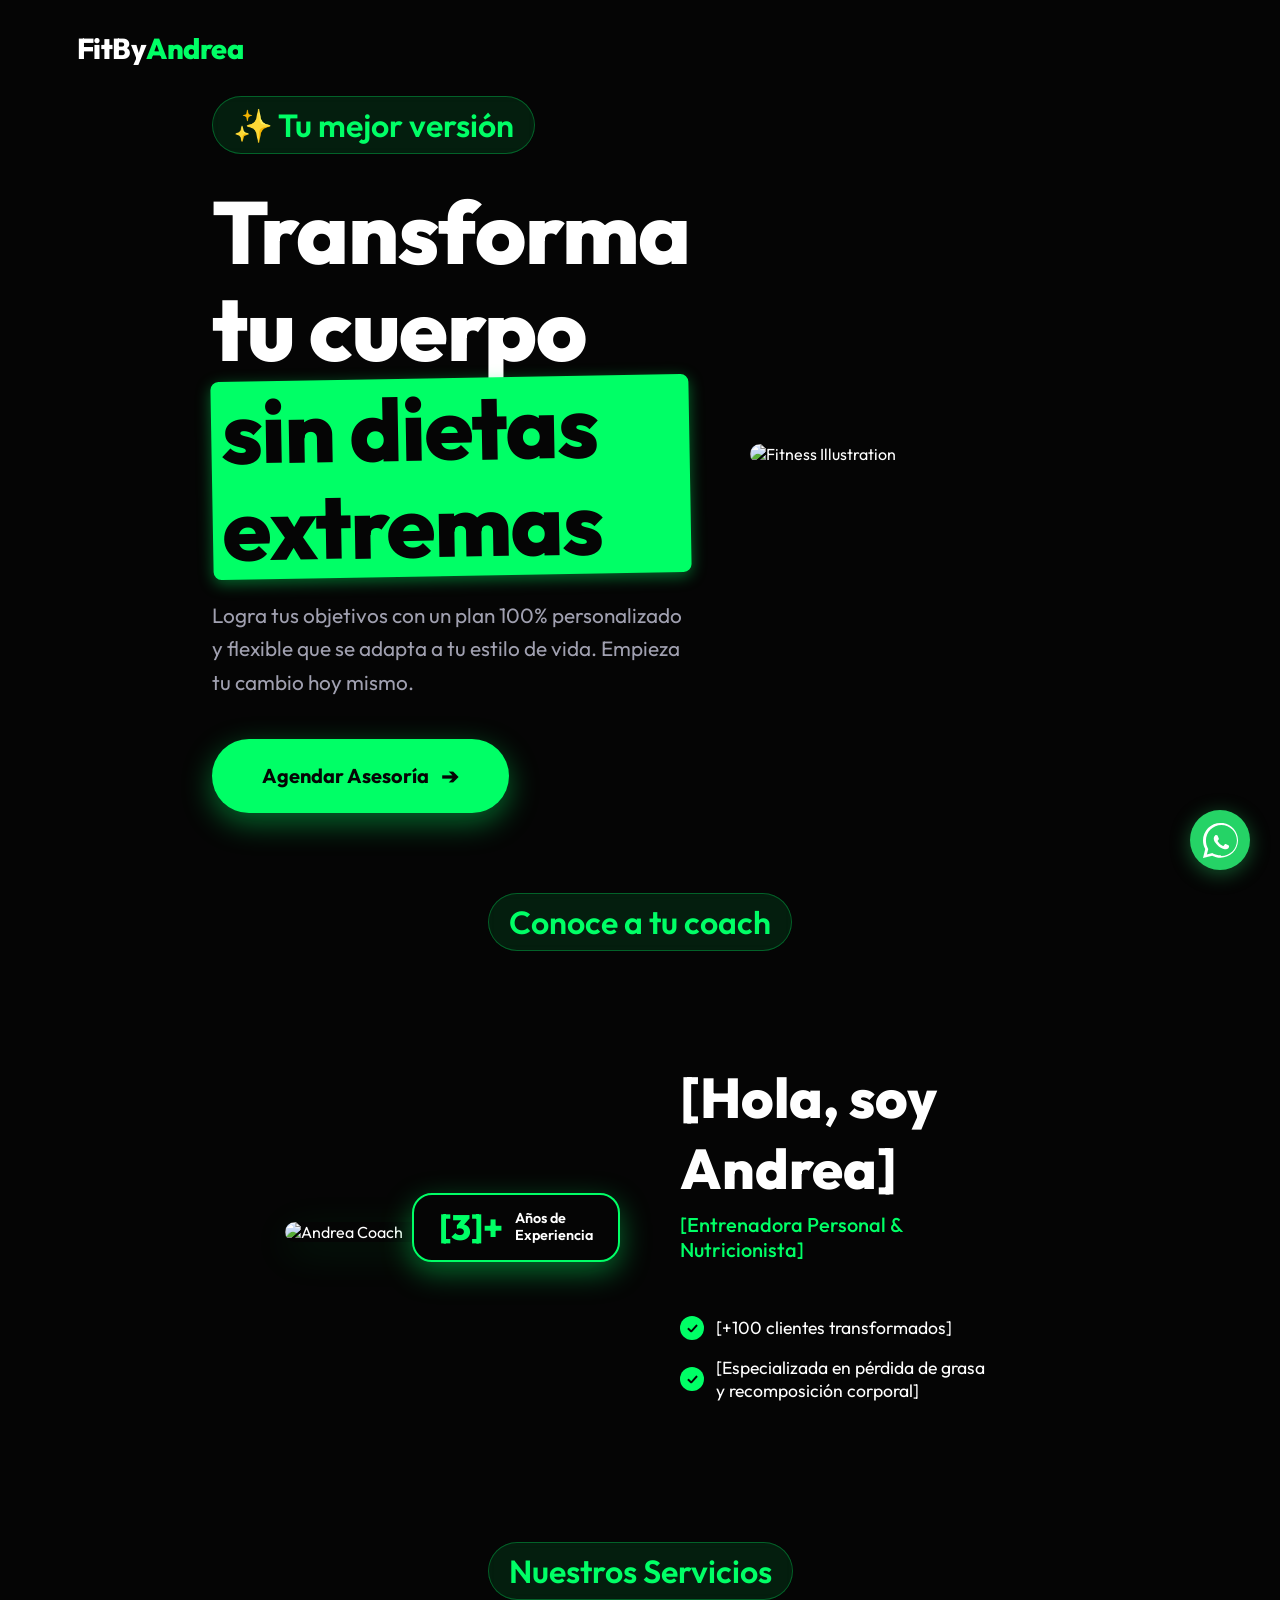
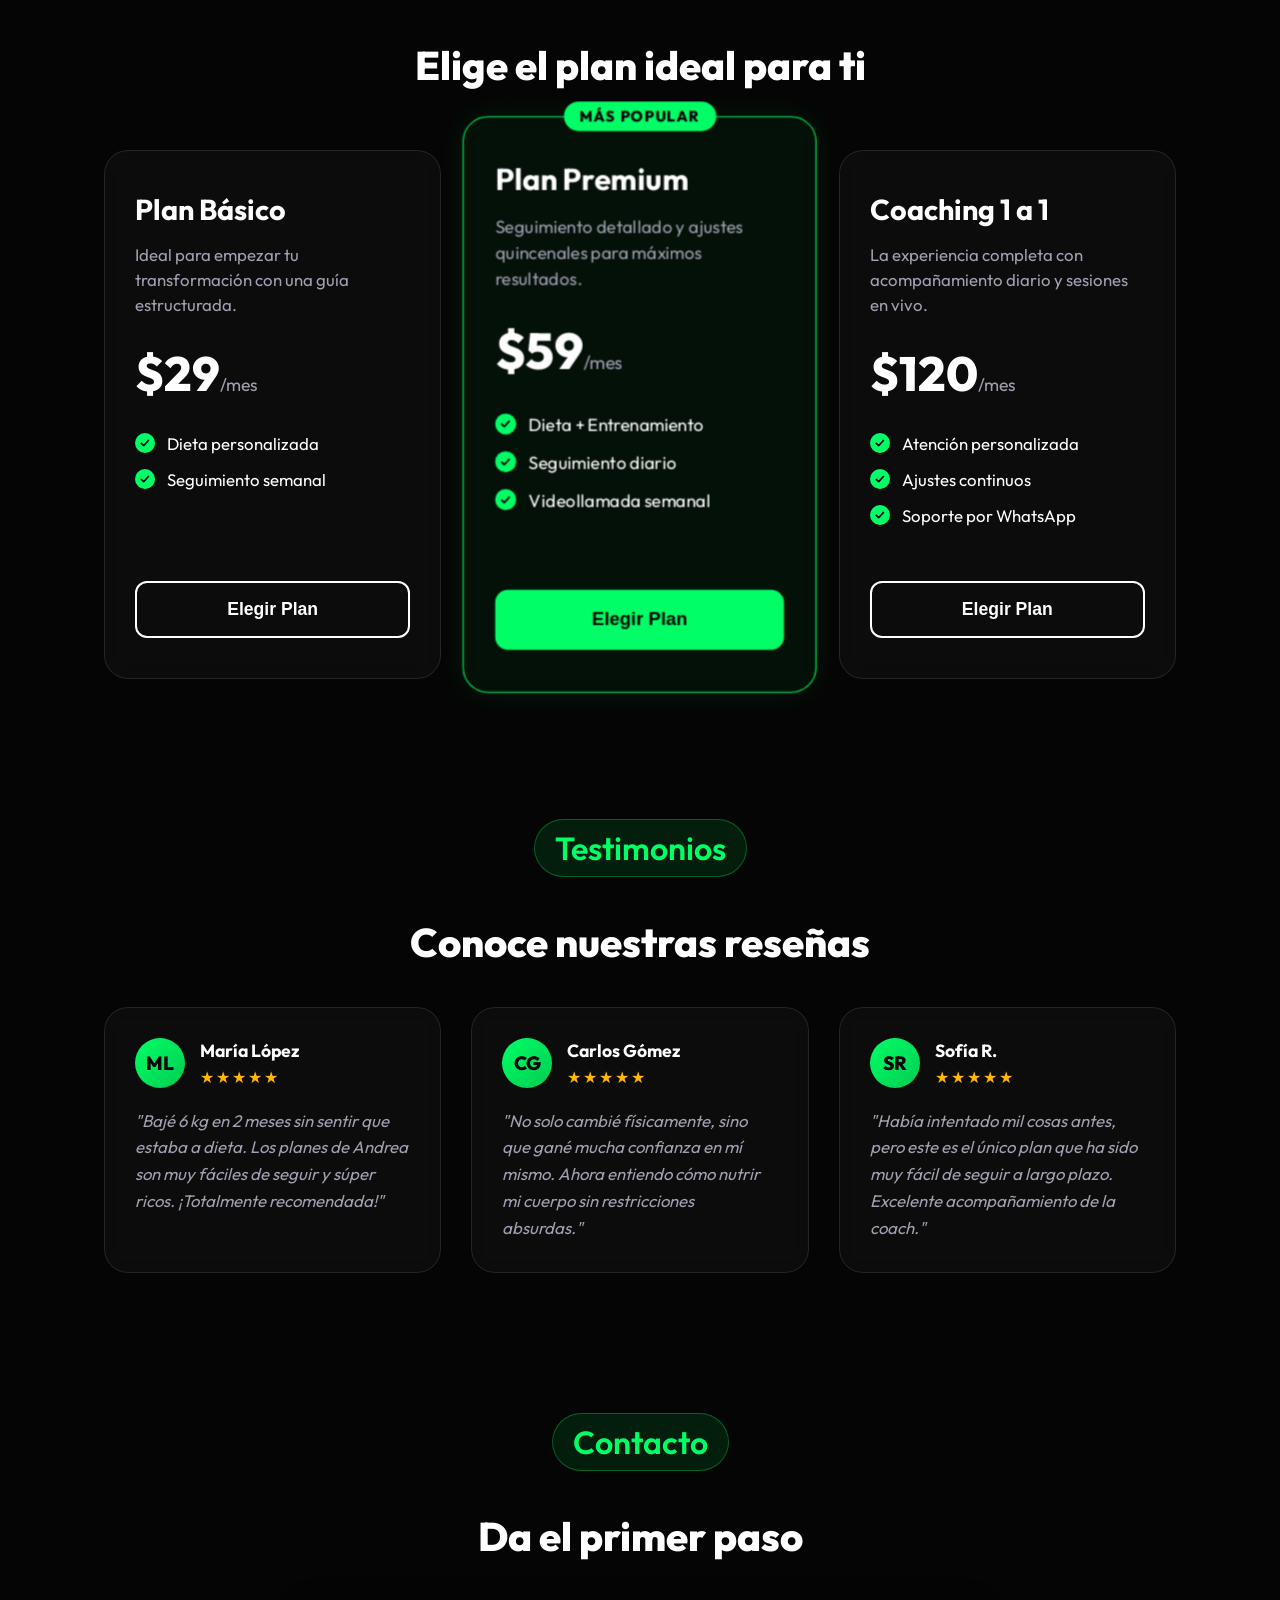
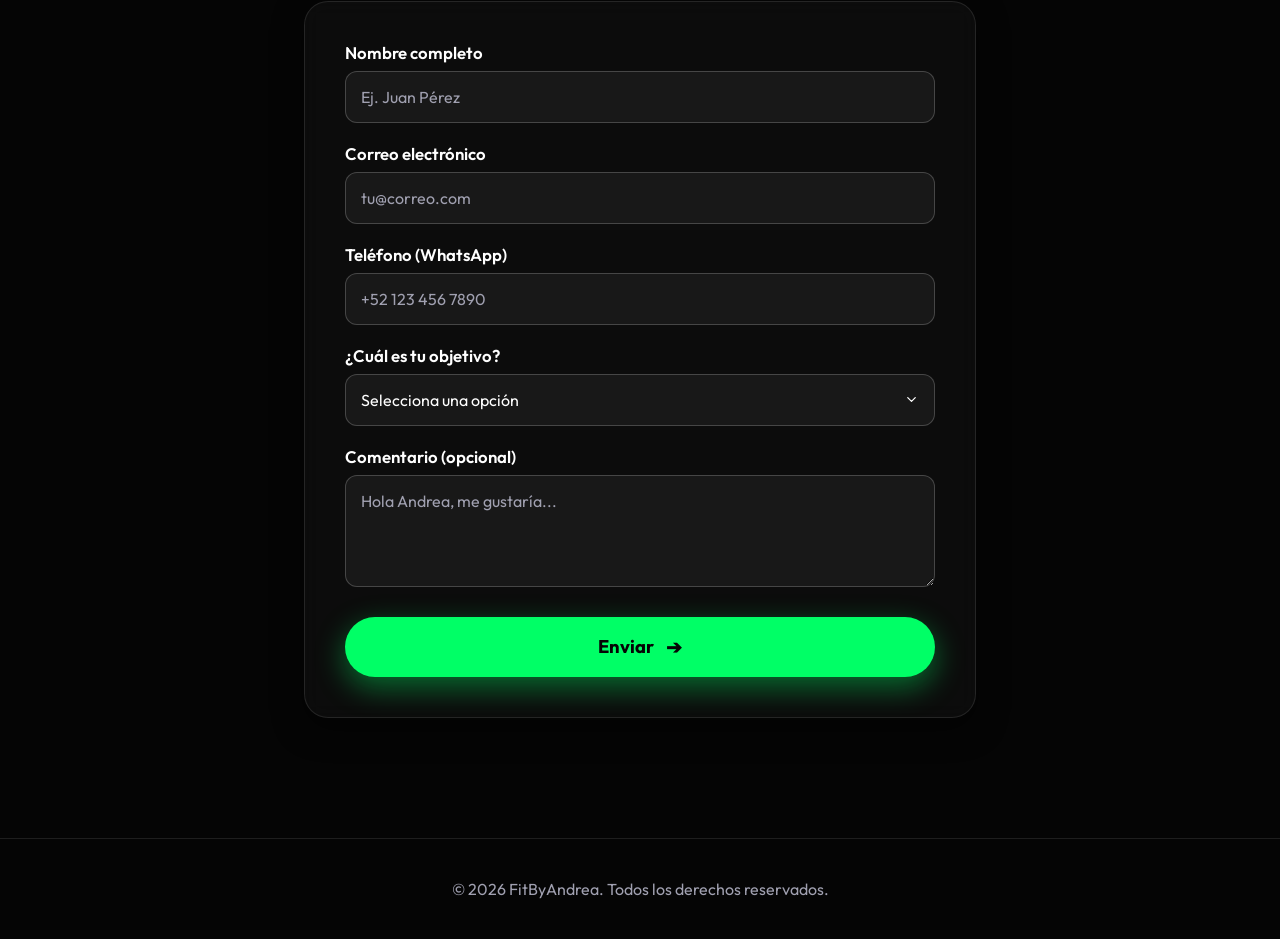
==== index.html @ 5c9bf369 "Add files via upload" ====
<!DOCTYPE html>
<html lang="es">

<head>
    <meta charset="UTF-8">
    <meta name="viewport" content="width=device-width, initial-scale=1.0">
    <title>FitByAndrea - Transforma tu cuerpo</title>
    <meta name="description" content="Transforma tu cuerpo sin dietas extremas con Andrea.">
    <!-- Google Fonts -->
    <link rel="preconnect" href="https://fonts.googleapis.com">
    <link rel="preconnect" href="https://fonts.gstatic.com" crossorigin>
    <link href="https://fonts.googleapis.com/css2?family=Outfit:wght@300;500;700;800&display=swap" rel="stylesheet">
    <!-- Local Stylesheet -->
    <link rel="stylesheet" href="styles.css">
</head>

<body>
    <div class="page-wrapper">
        <!-- Navigation -->
        <nav class="navbar">
            <h1 class="logo">FitBy<span class="text-green">Andrea</span></h1>
        </nav>

        <!-- Main Content -->
        <main class="hero">
            <div class="hero-content">
                <div class="badge">✨ Tu mejor versión</div>
                <h2 class="hero-title">Transforma tu cuerpo <span class="highlight-bg">sin dietas extremas</span></h2>
                <p class="sub-text">Logra tus objetivos con un plan 100% personalizado y flexible que se adapta a tu
                    estilo
                    de vida. Empieza tu cambio hoy mismo.</p>

                <a href="agendarCita.html" target="_blank" class="cta-button" id="hero-agendar-btn"
                    style="text-decoration: none;">
                    Agendar Asesoría
                    <span class="icon">➔</span>
                </a>
            </div>

            <div class="hero-image-wrapper">
                <img src="assets/escuelin.png" alt="Fitness Illustration" class="header-image" />
            </div>
        </main>

        <!-- About Section -->
        <div class="about-section">
            <div class="badge">Conoce a tu coach</div>
        </div>

        <section class="about" id="about">
            <div class="about-image-wrapper">
                <img src="assets/coach.png" alt="Andrea Coach" class="about-image" />
                <div class="about-experience">
                    <span class="exp-number">[3]+</span>
                    <span class="exp-text">Años de<br>Experiencia</span>
                </div>
            </div>
            <div class="about-content">
                <h2 class="about-title">[Hola, soy Andrea]</h2>
                <h3 class="about-subtitle">[Entrenadora Personal & Nutricionista]</h3>
                <p class="about-text">

                </p>
                <ul class="about-bullets">
                    <li><span class="bullet-icon">✓</span> [+100 clientes transformados]</li>
                    <li><span class="bullet-icon">✓</span> [Especializada en pérdida de grasa y recomposición corporal]
                    </li>
                </ul>
            </div>
        </section>

        <!-- Services Section -->
        <div class="services-header">
            <div class="badge">Nuestros Servicios</div>
            <h2 class="section-title">Elige el plan ideal para ti</h2>
        </div>

        <section class="services" id="services">
            <div class="service-card">
                <h3 class="service-title">Plan Básico</h3>
                <p class="service-desc">Ideal para empezar tu transformación con una guía estructurada.</p>
                <div class="service-price">$29<span>/mes</span></div>
                <ul class="service-features">
                    <li><span class="bullet-icon">✓</span> Dieta personalizada</li>
                    <li><span class="bullet-icon">✓</span> Seguimiento semanal</li>
                </ul>
                <button class="service-btn btn-plan" data-plan="Plan Básico">Elegir Plan</button>
            </div>

            <div class="service-card premium">
                <div class="popular-badge">Más Popular</div>
                <h3 class="service-title">Plan Premium</h3>
                <p class="service-desc">Seguimiento detallado y ajustes quincenales para máximos resultados.</p>
                <div class="service-price">$59<span>/mes</span></div>
                <ul class="service-features">
                    <li><span class="bullet-icon">✓</span> Dieta + Entrenamiento</li>
                    <li><span class="bullet-icon">✓</span> Seguimiento diario</li>
                    <li><span class="bullet-icon">✓</span> Videollamada semanal</li>
                </ul>
                <button class="service-btn primary btn-plan" data-plan="Plan Premium">Elegir Plan</button>
            </div>

            <div class="service-card">
                <h3 class="service-title">Coaching 1 a 1</h3>
                <p class="service-desc">La experiencia completa con acompañamiento diario y sesiones en vivo.</p>
                <div class="service-price">$120<span>/mes</span></div>
                <ul class="service-features">
                    <li><span class="bullet-icon">✓</span> Atención personalizada</li>
                    <li><span class="bullet-icon">✓</span> Ajustes continuos</li>
                    <li><span class="bullet-icon">✓</span> Soporte por WhatsApp</li>
                </ul>
                <button class="service-btn btn-plan" data-plan="Coaching 1 a 1">Elegir Plan</button>
            </div>
        </section>

        <div class="testimonios-header">
            <div class="badge">Testimonios</div>
            <h2 class="section-title">Conoce nuestras reseñas</h2>
        </div>

        <section class="testimonios" id="testimonios">
            <div class="testimonios-box">
                <div class="testimonial-card">
                    <div class="testimonial-header">
                        <div class="client-avatar">ML</div>
                        <div class="client-info">
                            <h4 class="client-name">María López</h4>
                            <div class="client-rating">★★★★★</div>
                        </div>
                    </div>
                    <p class="testimonial-quote">"Bajé 6 kg en 2 meses sin sentir que estaba a dieta. Los planes de
                        Andrea son muy fáciles de seguir y súper ricos. ¡Totalmente recomendada!"</p>
                </div>

                <div class="testimonial-card">
                    <div class="testimonial-header">
                        <div class="client-avatar">CG</div>
                        <div class="client-info">
                            <h4 class="client-name">Carlos Gómez</h4>
                            <div class="client-rating">★★★★★</div>
                        </div>
                    </div>
                    <p class="testimonial-quote">"No solo cambié físicamente, sino que gané mucha confianza en mí mismo.
                        Ahora entiendo cómo nutrir mi cuerpo sin restricciones absurdas."</p>
                </div>

                <div class="testimonial-card">
                    <div class="testimonial-header">
                        <div class="client-avatar">SR</div>
                        <div class="client-info">
                            <h4 class="client-name">Sofía R.</h4>
                            <div class="client-rating">★★★★★</div>
                        </div>
                    </div>
                    <p class="testimonial-quote">"Había intentado mil cosas antes, pero este es el único plan que ha
                        sido muy fácil de seguir a largo plazo. Excelente acompañamiento de la coach."</p>
                </div>
            </div>
        </section>



        <!-- Contact Section -->
        <div class="contact-header">
            <div class="badge">Contacto</div>
            <h2 class="section-title">Da el primer paso</h2>
        </div>

        <section class="contact" id="contact">
            <div class="contact-container">
                <form class="contact-form">
                    <div class="form-group">
                        <label for="name">Nombre completo</label>
                        <input type="text" id="name" name="name" placeholder="Ej. Juan Pérez" required>
                    </div>

                    <div class="form-group">
                        <label for="email">Correo electrónico</label>
                        <input type="email" id="email" name="email" placeholder="tu@correo.com" required>
                    </div>

                    <div class="form-group">
                        <label for="phone">Teléfono (WhatsApp)</label>
                        <input type="tel" id="phone" name="phone" placeholder="+52 123 456 7890" required>
                    </div>

                    <div class="form-group">
                        <label for="goal">¿Cuál es tu objetivo?</label>
                        <select id="goal" name="goal" required>
                            <option value="" disabled selected>Selecciona una opción</option>
                            <option value="perder_grasa">Pérdida de grasa</option>
                            <option value="aumentar_masa">Aumento de masa muscular</option>
                            <option value="recomposicion">Recomposición corporal</option>
                            <option value="salud">Mejorar mi salud general</option>
                            <option value="otro">Otro</option>
                        </select>
                    </div>

                    <div class="form-group">
                        <label for="message">Comentario (opcional)</label>
                        <textarea id="message" name="message" rows="4"
                            placeholder="Hola Andrea, me gustaría..."></textarea>
                    </div>

                    <button type="submit" class="submit-btn">
                        Enviar
                        <span class="icon">➔</span>
                    </button>
                </form>
            </div>
        </section>

        <!-- Footer -->
        <footer class="footer"
            style="text-align: center; padding: 40px 5%; color: var(--text-muted); border-top: 1px solid rgba(255,255,255,0.1); margin-top: 40px;">
            <p>&copy; 2026 FitByAndrea. Todos los derechos reservados.</p>
        </footer>
    </div>

    <!-- WhatsApp Floating Button -->
    <a href="https://wa.me/5562305016" target="_blank" class="whatsapp-float" aria-label="Chat on WhatsApp">
        <svg viewBox="0 0 32 32" class="whatsapp-icon" xmlns="http://www.w3.org/2000/svg">
            <path
                d="M16.002 0c-8.837 0-16 7.163-16 16 0 2.825 0.741 5.485 2.051 7.82l-2.051 8.18 8.35-2.051c2.298 1.189 4.887 1.865 7.65 1.865 8.837 0 16-7.163 16-16s-7.163-16-16-16zM16.002 29.479c-2.483 0-4.821-0.613-6.903-1.691l-0.495-0.256-5.060 1.244 1.264-4.939-0.281-0.512c-1.18-2.148-1.841-4.63-1.841-7.247 0-7.82 6.356-14.175 14.175-14.175s14.175 6.356 14.175 14.175-6.356 14.175-14.175 14.175z"
                fill="currentColor" />
            <path
                d="M23.111 20.316c-0.344-0.173-2.036-1.004-2.352-1.121-0.315-0.115-0.545-0.173-0.774 0.173-0.23 0.344-0.889 1.121-1.090 1.35-0.201 0.23-0.401 0.259-0.745 0.086-0.344-0.173-1.454-0.536-2.77-1.708-1.025-0.912-1.717-2.036-1.918-2.38s-0.021-0.531 0.151-0.702c0.155-0.155 0.344-0.402 0.516-0.603 0.172-0.201 0.23-0.344 0.344-0.573 0.115-0.23 0.057-0.431-0.029-0.603-0.086-0.173-0.774-1.867-1.061-2.556-0.279-0.672-0.563-0.581-0.774-0.591-0.201-0.010-0.431-0.010-0.66-0.010s-0.602 0.086-0.918 0.431c-0.315 0.344-1.205 1.176-1.205 2.868s1.233 3.328 1.405 3.558c0.172 0.23 2.426 3.702 5.877 5.191 0.822 0.354 1.464 0.567 1.966 0.726 0.826 0.262 1.579 0.225 2.176 0.136 0.666-0.099 2.036-0.832 2.323-1.636 0.287-0.803 0.287-1.492 0.201-1.636-0.086-0.144-0.315-0.23-0.66-0.402z"
                fill="currentColor" />
        </svg>
    </a>

    <script src="script.js"></script>
</body>

</html>
---- styles.css ----
:root {
    --bg-color: #050505;
    /* Deep black background */
    --text-main: #ffffff;
    /* White text */
    --text-muted: #a0a0b0;
    /* Light gray text */
    --primary-green: #00ff66;
    /* Vibrant neon green CTA */
    --primary-green-glow: rgba(0, 255, 102, 0.4);
}

* {
    margin: 0;
    padding: 0;
    box-sizing: border-box;
    -webkit-tap-highlight-color: transparent;
    /* Remove touch highlight for app feel */
}

html,
body {
    font-family: 'Outfit', sans-serif;
    background-color: var(--bg-color);
    color: var(--text-main);
    overflow-x: hidden;
    min-height: 100vh;
}

/* Background gradient blurs for dynamic aesthetic */
body::before {
    content: '';
    position: absolute;
    top: -10%;
    left: -10%;
    width: 40%;
    height: 40%;
    background: radial-gradient(circle, var(--primary-green-glow) 0%, transparent 60%);
    filter: blur(80px);
    z-index: -1;
    opacity: 0.4;
}

body::after {
    content: '';
    position: absolute;
    bottom: -10%;
    right: -10%;
    width: 40%;
    height: 40%;
    background: radial-gradient(circle, var(--primary-green-glow) 0%, transparent 60%);
    filter: blur(80px);
    z-index: -1;
    opacity: 0.3;
}

/* Container for all responsive sizes */
.page-wrapper {
    display: flex;
    flex-direction: column;
    min-height: 100vh;
    position: relative;
    z-index: 1;
}

/* Navigation */
.navbar {
    display: flex;
    justify-content: flex-start;
    align-items: center;
    padding: 30px 5%;
    width: 100%;
}

.logo {
    font-size: 1.8rem;
    font-weight: 800;
    letter-spacing: -0.5px;
    color: var(--text-main);
}

.text-green {
    color: var(--primary-green);
}

/* Hero Section */
.hero {
    flex: 1;
    display: flex;
    flex-direction: column;
    justify-content: center;
    align-items: center;
    text-align: center;
    padding: 0 5% 60px;
    max-width: 1200px;
    margin: 0 auto;
    gap: 50px;
}

.hero-content {
    display: flex;
    flex-direction: column;
    align-items: center;
}

.badge {
    background: rgba(0, 255, 102, 0.1);
    color: var(--primary-green);
    border: 1px solid rgba(0, 255, 102, 0.3);
    padding: 8px 20px;
    border-radius: 30px;
    font-size: 2rem;
    font-weight: 600;
    margin-bottom: 30px;
    display: inline-block;
    backdrop-filter: blur(5px);
    animation: fadeInDown 0.6s ease-out;
}

.hero-title {
    font-size: 3.5rem;
    font-weight: 800;
    line-height: 1.1;
    margin-bottom: 24px;
    letter-spacing: -1px;
    animation: fadeUp 0.7s ease-out forwards;
    opacity: 0;
}

.highlight-bg {
    color: var(--bg-color);
    background-color: var(--primary-green);
    padding: 2px 10px;
    border-radius: 8px;
    display: inline-block;
    transform: rotate(-1deg);
    box-shadow: 0 4px 15px var(--primary-green-glow);
}

.sub-text {
    font-size: 1.2rem;
    line-height: 1.6;
    color: var(--text-muted);
    margin-bottom: 48px;
    font-weight: 400;
    max-width: 600px;
    animation: fadeUp 0.8s ease-out 0.1s forwards;
    opacity: 0;
}

/* CTA */
.cta-button {
    padding: 22px 50px;
    border: none;
    border-radius: 100px;
    background: var(--primary-green);
    color: var(--bg-color);
    font-family: inherit;
    font-size: 1.25rem;
    font-weight: 700;
    cursor: pointer;
    display: inline-flex;
    justify-content: center;
    align-items: center;
    gap: 12px;
    transition: all 0.3s cubic-bezier(0.25, 0.8, 0.25, 1);
    box-shadow: 0 10px 30px var(--primary-green-glow);
    animation: fadeUp 0.9s ease-out 0.2s forwards;
    opacity: 0;
    position: relative;
    overflow: hidden;
}

/* Button shine effect */
.cta-button::after {
    content: '';
    position: absolute;
    top: 0;
    left: -100%;
    width: 100%;
    height: 100%;
    background: linear-gradient(90deg, transparent, rgba(255, 255, 255, 0.4), transparent);
    transition: left 0.6s;
}

.cta-button:hover {
    transform: translateY(-5px);
    box-shadow: 0 15px 40px rgba(0, 255, 102, 0.6);
    background: #00e65c;
}

.cta-button:hover::after {
    left: 100%;
}

.cta-button:active {
    transform: translateY(2px);
    box-shadow: 0 5px 20px rgba(0, 255, 102, 0.4);
}

.icon {
    font-size: 1.3rem;
    transition: transform 0.3s ease;
}

.cta-button:hover .icon {
    transform: translateX(8px);
}

/* Hero Image Wrapper */
.hero-image-wrapper {
    width: 100%;
    max-width: 450px;
    animation: fadeUp 0.8s ease-out 0.3s forwards;
    opacity: 0;
    position: relative;
}

.header-image {
    width: 100%;
    height: auto;
    display: block;
    border-radius: 24px;
    transition: transform 0.5s cubic-bezier(0.25, 0.8, 0.25, 1);
}

.header-image:hover {
    transform: translateY(-10px) scale(1.02);
}

/* About Section */
.about {
    display: flex;
    flex-direction: column;
    padding: 60px 5%;
    max-width: 1200px;
    margin: 0 auto;
    gap: 50px;
    align-items: center;
}

.about-section {
    display: flex;
    justify-content: center;
    align-items: center;
    margin-bottom: 1px;
}

.about-image-wrapper {
    position: relative;
    width: 100%;
    max-width: 450px;
}

.about-image {
    width: 100%;
    height: auto;
    border-radius: 24px;
    box-shadow: 0 10px 40px rgba(0, 255, 102, 0.1);
    object-fit: cover;
    display: block;
}

.about-experience {
    position: absolute;
    bottom: -20px;
    right: -20px;
    background: var(--bg-color);
    border: 2px solid var(--primary-green);
    padding: 15px 25px;
    border-radius: 20px;
    display: flex;
    align-items: center;
    gap: 12px;
    box-shadow: 0 10px 30px var(--primary-green-glow);
}

.exp-number {
    font-size: 2.2rem;
    font-weight: 800;
    color: var(--primary-green);
    line-height: 1;
}

.exp-text {
    font-size: 0.9rem;
    color: var(--text-main);
    line-height: 1.2;
    font-weight: 600;
}

.about-content {
    display: flex;
    flex-direction: column;
    align-items: flex-start;
}

.about-title {
    font-size: 2.5rem;
    font-weight: 800;
    margin-bottom: 8px;
}

.about-subtitle {
    font-size: 1.25rem;
    color: var(--primary-green);
    margin-bottom: 24px;
    font-weight: 500;
}

.about-text {
    font-size: 1.15rem;
    line-height: 1.7;
    color: var(--text-muted);
    margin-bottom: 30px;
}

.about-bullets {
    list-style: none;
    display: flex;
    flex-direction: column;
    gap: 16px;
}

.about-bullets li {
    font-size: 1.1rem;
    color: var(--text-main);
    display: flex;
    align-items: center;
    gap: 12px;
}

.bullet-icon {
    color: var(--bg-color);
    background-color: var(--primary-green);
    width: 24px;
    height: 24px;
    min-width: 24px;
    display: flex;
    align-items: center;
    justify-content: center;
    border-radius: 50%;
    font-size: 0.8rem;
    font-weight: 800;
}

/* Animations */
@keyframes fadeUp {
    0% {
        opacity: 0;
        transform: translateY(40px);
    }

    100% {
        opacity: 1;
        transform: translateY(0);
    }
}

@keyframes fadeInDown {
    0% {
        opacity: 0;
        transform: translateY(-20px);
    }

    100% {
        opacity: 1;
        transform: translateY(0);
    }
}

/* Services Section */
.services-header {
    text-align: center;
    padding: 60px 5% 20px;
    display: flex;
    flex-direction: column;
    align-items: center;
}

.section-title {
    font-size: 2.5rem;
    font-weight: 800;
    margin-top: 10px;
}

.services {
    display: flex;
    flex-direction: column;
    padding: 20px 5% 80px;
    max-width: 1200px;
    margin: 0 auto;
    gap: 30px;
    align-items: center;
}

.service-card {
    background: rgba(255, 255, 255, 0.03);
    border: 1px solid rgba(255, 255, 255, 0.1);
    border-radius: 24px;
    padding: 40px 30px;
    width: 100%;
    max-width: 350px;
    display: flex;
    flex-direction: column;
    transition: transform 0.3s ease, box-shadow 0.3s ease;
    position: relative;
    backdrop-filter: blur(10px);
}

.service-card:hover {
    transform: translateY(-10px);
    box-shadow: 0 15px 40px rgba(0, 255, 102, 0.1);
    border-color: rgba(0, 255, 102, 0.3);
}

.service-card.premium {
    background: rgba(0, 255, 102, 0.05);
    border-color: var(--primary-green);
    box-shadow: 0 0 30px rgba(0, 255, 102, 0.1);
}

.service-card.premium:hover {
    box-shadow: 0 15px 50px rgba(0, 255, 102, 0.2);
}

.popular-badge {
    position: absolute;
    top: -15px;
    left: 50%;
    transform: translateX(-50%);
    background: var(--primary-green);
    color: var(--bg-color);
    padding: 5px 15px;
    border-radius: 20px;
    font-size: 0.9rem;
    font-weight: 800;
    text-transform: uppercase;
    letter-spacing: 1px;
}

.service-title {
    font-size: 1.8rem;
    font-weight: 700;
    margin-bottom: 15px;
}

.service-desc {
    color: var(--text-muted);
    font-size: 1.05rem;
    line-height: 1.5;
    margin-bottom: 25px;
    min-height: 75px;
}

.service-price {
    font-size: 3rem;
    font-weight: 800;
    margin-bottom: 30px;
    color: var(--text-main);
}

.service-price span {
    font-size: 1.1rem;
    color: var(--text-muted);
    font-weight: 400;
}

.service-features {
    list-style: none;
    margin-bottom: 40px;
    flex: 1;
}

.service-features li {
    display: flex;
    align-items: center;
    gap: 12px;
    margin-bottom: 15px;
    color: var(--text-main);
    font-size: 1.05rem;
}

.service-features .bullet-icon {
    width: 20px;
    height: 20px;
    min-width: 20px;
    font-size: 0.7rem;
}

.service-btn {
    width: 100%;
    padding: 16px;
    border-radius: 12px;
    font-size: 1.1rem;
    font-weight: 700;
    cursor: pointer;
    transition: all 0.3s ease;
    background: transparent;
    border: 2px solid var(--text-main);
    color: var(--text-main);
}

.service-btn:hover {
    background: var(--text-main);
    color: var(--bg-color);
}

.service-btn.primary {
    background: var(--primary-green);
    border-color: var(--primary-green);
    color: var(--bg-color);
}

.service-btn.primary:hover {
    background: #00e65c;
    border-color: #00e65c;
    box-shadow: 0 5px 20px rgba(0, 255, 102, 0.4);
}

.testimonios-header {
    text-align: center;
    padding: 60px 5% 20px;
    display: flex;
    flex-direction: column;
    align-items: center;
}

.testimonios {
    padding: 20px 5% 80px;
    max-width: 1200px;
    margin: 0 auto;
}

.testimonios-box {
    display: flex;
    flex-direction: column;
    gap: 30px;
    align-items: center;
}

.testimonial-card {
    background: rgba(255, 255, 255, 0.03);
    border: 1px solid rgba(255, 255, 255, 0.1);
    border-radius: 24px;
    padding: 30px;
    width: 100%;
    max-width: 350px;
    display: flex;
    flex-direction: column;
    transition: transform 0.3s ease, box-shadow 0.3s ease;
    backdrop-filter: blur(10px);
    text-align: left;
}

.testimonial-card:hover {
    transform: translateY(-10px);
    box-shadow: 0 15px 40px rgba(0, 255, 102, 0.05);
    border-color: rgba(0, 255, 102, 0.2);
}

.testimonial-header {
    display: flex;
    align-items: center;
    gap: 15px;
    margin-bottom: 20px;
}

.client-avatar {
    width: 50px;
    height: 50px;
    border-radius: 50%;
    background: linear-gradient(135deg, var(--primary-green), #00cc52);
    color: var(--bg-color);
    display: flex;
    align-items: center;
    justify-content: center;
    font-size: 1.2rem;
    font-weight: 800;
}

.client-info {
    display: flex;
    flex-direction: column;
}

.client-name {
    font-size: 1.1rem;
    font-weight: 700;
    color: var(--text-main);
    margin-bottom: 5px;
}

.client-rating {
    color: #ffb800;
    font-size: 1rem;
    letter-spacing: 2px;
}

.testimonial-quote {
    color: var(--text-muted);
    font-size: 1.05rem;
    line-height: 1.6;
    font-style: italic;
}

/* Contact Section */
.contact-header {
    text-align: center;
    padding: 60px 5% 20px;
    display: flex;
    flex-direction: column;
    align-items: center;
}

.contact {
    padding: 20px 5% 80px;
    max-width: 800px;
    margin: 0 auto;
    width: 100%;
}

.contact-container {
    background: rgba(255, 255, 255, 0.03);
    border: 1px solid rgba(255, 255, 255, 0.1);
    border-radius: 24px;
    padding: 40px;
    backdrop-filter: blur(10px);
    box-shadow: 0 10px 30px rgba(0, 0, 0, 0.5);
}

.contact-form {
    display: flex;
    flex-direction: column;
    gap: 20px;
}

.form-group {
    display: flex;
    flex-direction: column;
    gap: 8px;
}

.form-group label {
    font-size: 1.05rem;
    font-weight: 600;
    color: var(--text-main);
}

.form-group input,
.form-group select,
.form-group textarea {
    width: 100%;
    padding: 15px;
    border-radius: 12px;
    border: 1px solid rgba(255, 255, 255, 0.2);
    background: rgba(255, 255, 255, 0.05);
    color: var(--text-main);
    font-family: inherit;
    font-size: 1rem;
    transition: all 0.3s ease;
}

.form-group textarea {
    resize: vertical;
    min-height: 100px;
}

.form-group input:focus,
.form-group select:focus,
.form-group textarea:focus {
    outline: none;
    border-color: var(--primary-green);
    box-shadow: 0 0 15px var(--primary-green-glow);
    background: rgba(255, 255, 255, 0.08);
}

.form-group input::placeholder,
.form-group textarea::placeholder {
    color: var(--text-muted);
}

.form-group select {
    appearance: none;
    background-image: url("data:image/svg+xml;charset=UTF-8,%3csvg xmlns='http://www.w3.org/2000/svg' viewBox='0 0 24 24' fill='none' stroke='white' stroke-width='2' stroke-linecap='round' stroke-linejoin='round'%3e%3cpolyline points='6 9 12 15 18 9'%3e%3c/polyline%3e%3c/svg%3e");
    background-repeat: no-repeat;
    background-position: right 15px center;
    background-size: 15px;
}

.form-group select option {
    background: var(--bg-color);
    color: var(--text-main);
}

.submit-btn {
    margin-top: 10px;
    padding: 18px;
    border: none;
    border-radius: 100px;
    background: var(--primary-green);
    color: var(--bg-color);
    font-family: inherit;
    font-size: 1.15rem;
    font-weight: 700;
    cursor: pointer;
    display: flex;
    justify-content: center;
    align-items: center;
    gap: 12px;
    transition: all 0.3s cubic-bezier(0.25, 0.8, 0.25, 1);
    box-shadow: 0 10px 30px var(--primary-green-glow);
}

.submit-btn:hover {
    transform: translateY(-3px);
    box-shadow: 0 15px 40px rgba(0, 255, 102, 0.6);
    background: #00e65c;
}

.submit-btn:active {
    transform: translateY(1px);
}

.submit-btn .icon {
    font-size: 1.2rem;
    transition: transform 0.3s ease;
}

.submit-btn:hover .icon {
    transform: translateX(5px);
}

/* WhatsApp Floating Button */
.whatsapp-float {
    position: fixed;
    bottom: 30px;
    right: 30px;
    background-color: #25d366;
    color: white;
    width: 60px;
    height: 60px;
    border-radius: 50px;
    display: flex;
    justify-content: center;
    align-items: center;
    box-shadow: 0px 4px 20px rgba(37, 211, 102, 0.4);
    z-index: 1000;
    transition: transform 0.3s ease, box-shadow 0.3s ease;
    animation: pulse-whatsapp 2s infinite;
}

.whatsapp-float:hover {
    transform: scale(1.1);
    box-shadow: 0px 6px 25px rgba(37, 211, 102, 0.6);
}

.whatsapp-icon {
    width: 35px;
    height: 35px;
    fill: currentColor;
}

@keyframes pulse-whatsapp {
    0% {
        box-shadow: 0 0 0 0 rgba(37, 211, 102, 0.7);
    }
    70% {
        box-shadow: 0 0 0 15px rgba(37, 211, 102, 0);
    }
    100% {
        box-shadow: 0 0 0 0 rgba(37, 211, 102, 0);
    }
}

/* --- RESPONSIVE DESIGN --- */

/* Tablets (portrait and landscape) */
@media (min-width: 768px) {
    .navbar {
        padding: 30px 8%;
    }

    .hero-title {
        font-size: 4.5rem;
        max-width: 800px;
    }

    .sub-text {
        font-size: 1.3rem;
        max-width: 650px;
    }

    .services {
        flex-direction: row;
        flex-wrap: wrap;
        justify-content: center;
    }

    .testimonios-box {
        flex-direction: row;
        justify-content: center;
        flex-wrap: wrap;
    }
}

/* Large Desktops */
@media (min-width: 1024px) {
    .navbar {
        padding: 30px 6%;
    }

    .hero {
        padding: 0 6% 80px;
        flex-direction: row;
        text-align: left;
        justify-content: space-between;
        align-items: center;
        gap: 60px;
    }

    .hero-content {
        align-items: flex-start;
        flex: 1;
        max-width: 650px;
    }

    .hero-title {
        font-size: 4.8rem;
        max-width: 100%;
    }

    .sub-text {
        font-size: 1.3rem;
        max-width: 100%;
        margin-bottom: 40px;
    }

    .cta-button {
        font-size: 1.25rem;
        padding: 24px 50px;
    }

    .hero-image-wrapper {
        flex: 1;
        max-width: 500px;
    }

    .about {
        flex-direction: row;
        padding: 80px 6%;
        gap: 80px;
        align-items: center;
    }

    .about-image-wrapper {
        flex: 1;
        max-width: 450px;
    }

    .about-content {
        flex: 1;
        align-items: flex-start;
    }

    .about-title {
        font-size: 3.5rem;
    }

    .services {
        flex-direction: row;
        flex-wrap: nowrap;
        align-items: stretch;
    }

    .service-card {
        margin-top: 20px;
    }

    .service-card.premium {
        transform: scale(1.05);
        margin-top: 0;
        z-index: 2;
    }

    .service-card.premium:hover {
        transform: scale(1.05) translateY(-10px);
    }

    .testimonios-box {
        flex-direction: row;
        flex-wrap: nowrap;
        align-items: stretch;
    }
}

@media (min-width: 1280px) {
    .hero-title {
        font-size: 5.5rem;
    }
}

/* Small Mobiles */
@media (max-width: 480px) {
    .navbar {
        justify-content: center;
        padding: 25px 5%;
    }

    .hero {
        padding: 20px 5% 50px;
        gap: 30px;
    }

    .hero-title {
        font-size: 2.5rem;
    }

    .highlight-bg {
        padding: 2px 6px;
    }

    .sub-text {
        font-size: 1.1rem;
        margin-bottom: 35px;
    }

    .cta-button {
        width: 100%;
        font-size: 1.15rem;
        padding: 20px 24px;
        box-shadow: 0 8px 25px var(--primary-green-glow);
    }

    .badge {
        font-size: 1.5rem;
    }

    .about {
        padding: 50px 5%;
        gap: 40px;
    }

    .about-title {
        font-size: 2.2rem;
    }

    .exp-number {
        font-size: 1.8rem;
    }

    .about-experience {
        padding: 10px 18px;
        right: -10px;
        bottom: -15px;
    }

    .section-title {
        font-size: 2rem;
    }

    .service-card {
        padding: 30px 20px;
    }

    .service-price {
        font-size: 2.5rem;
    }

    .contact-container {
        padding: 30px 20px;
    }

    .whatsapp-float {
        bottom: 20px;
        right: 20px;
        width: 50px;
        height: 50px;
    }
    
    .whatsapp-icon {
        width: 30px;
        height: 30px;
    }
}
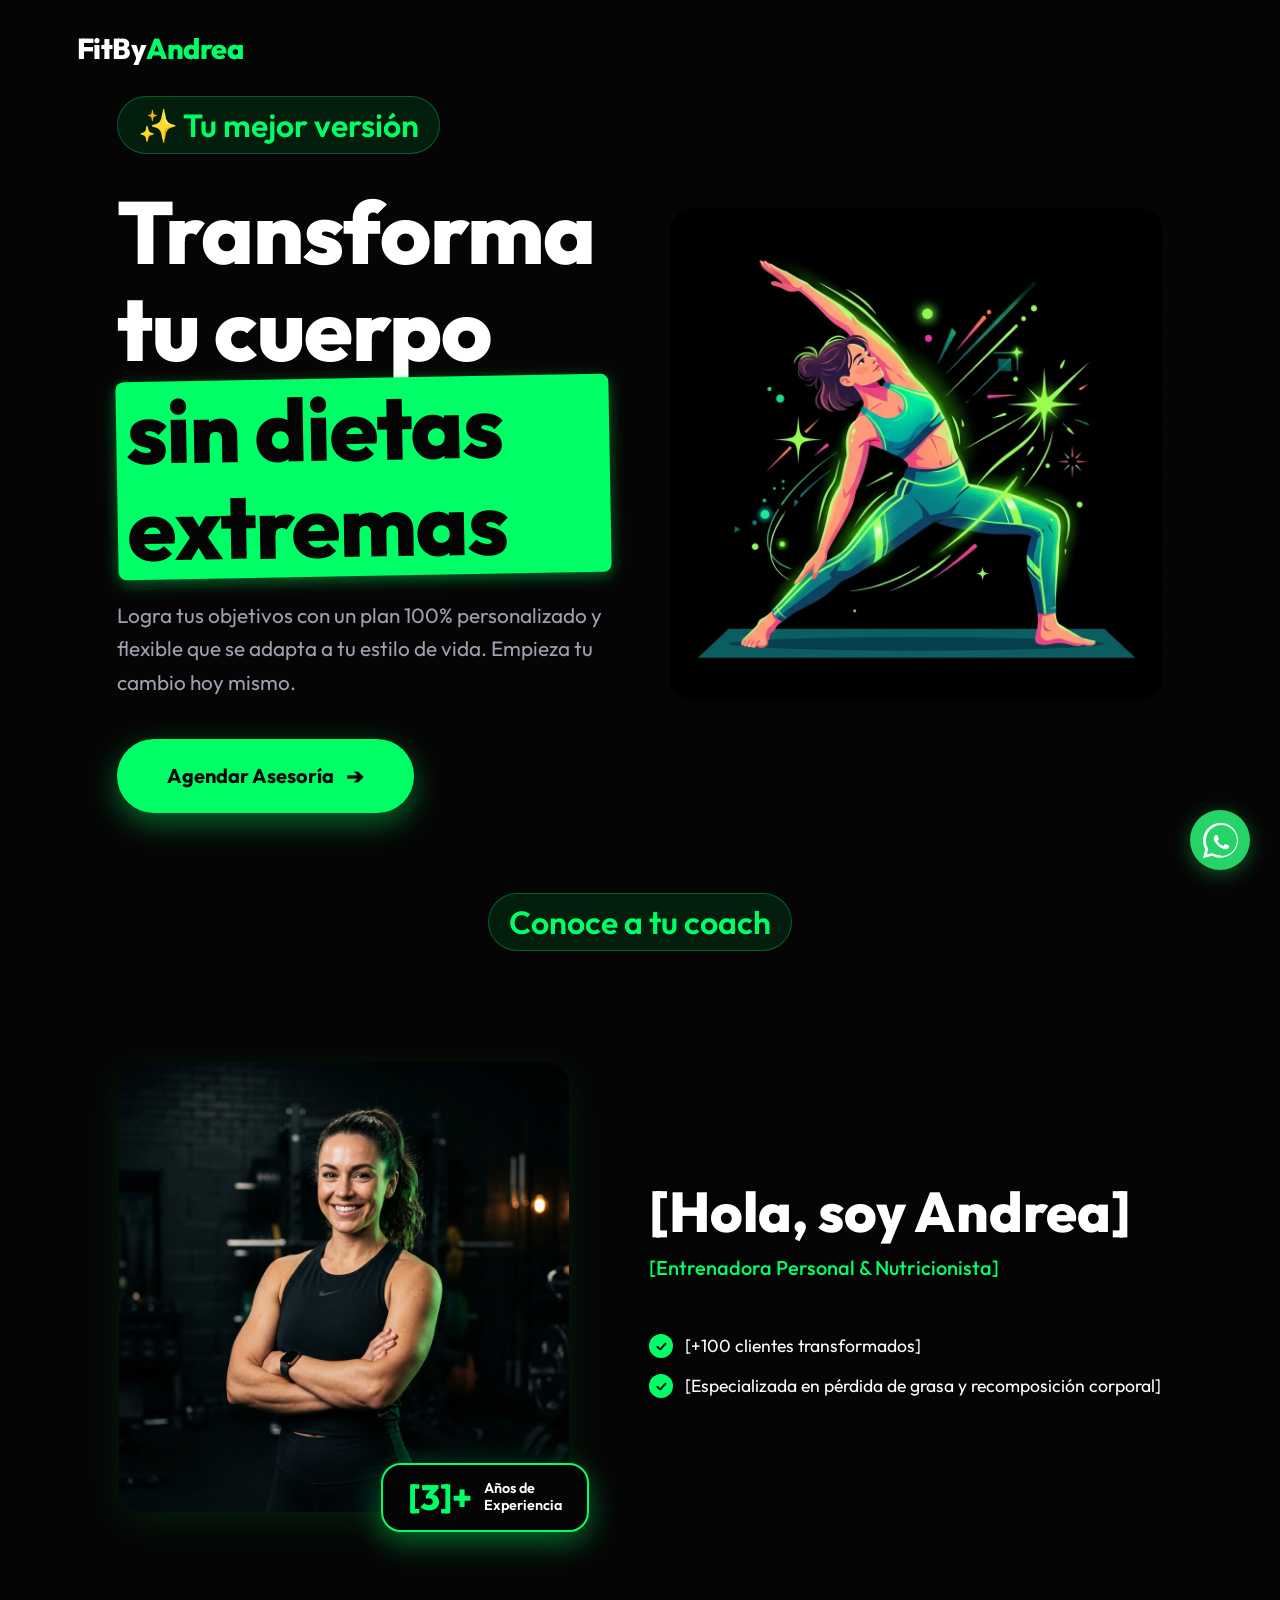
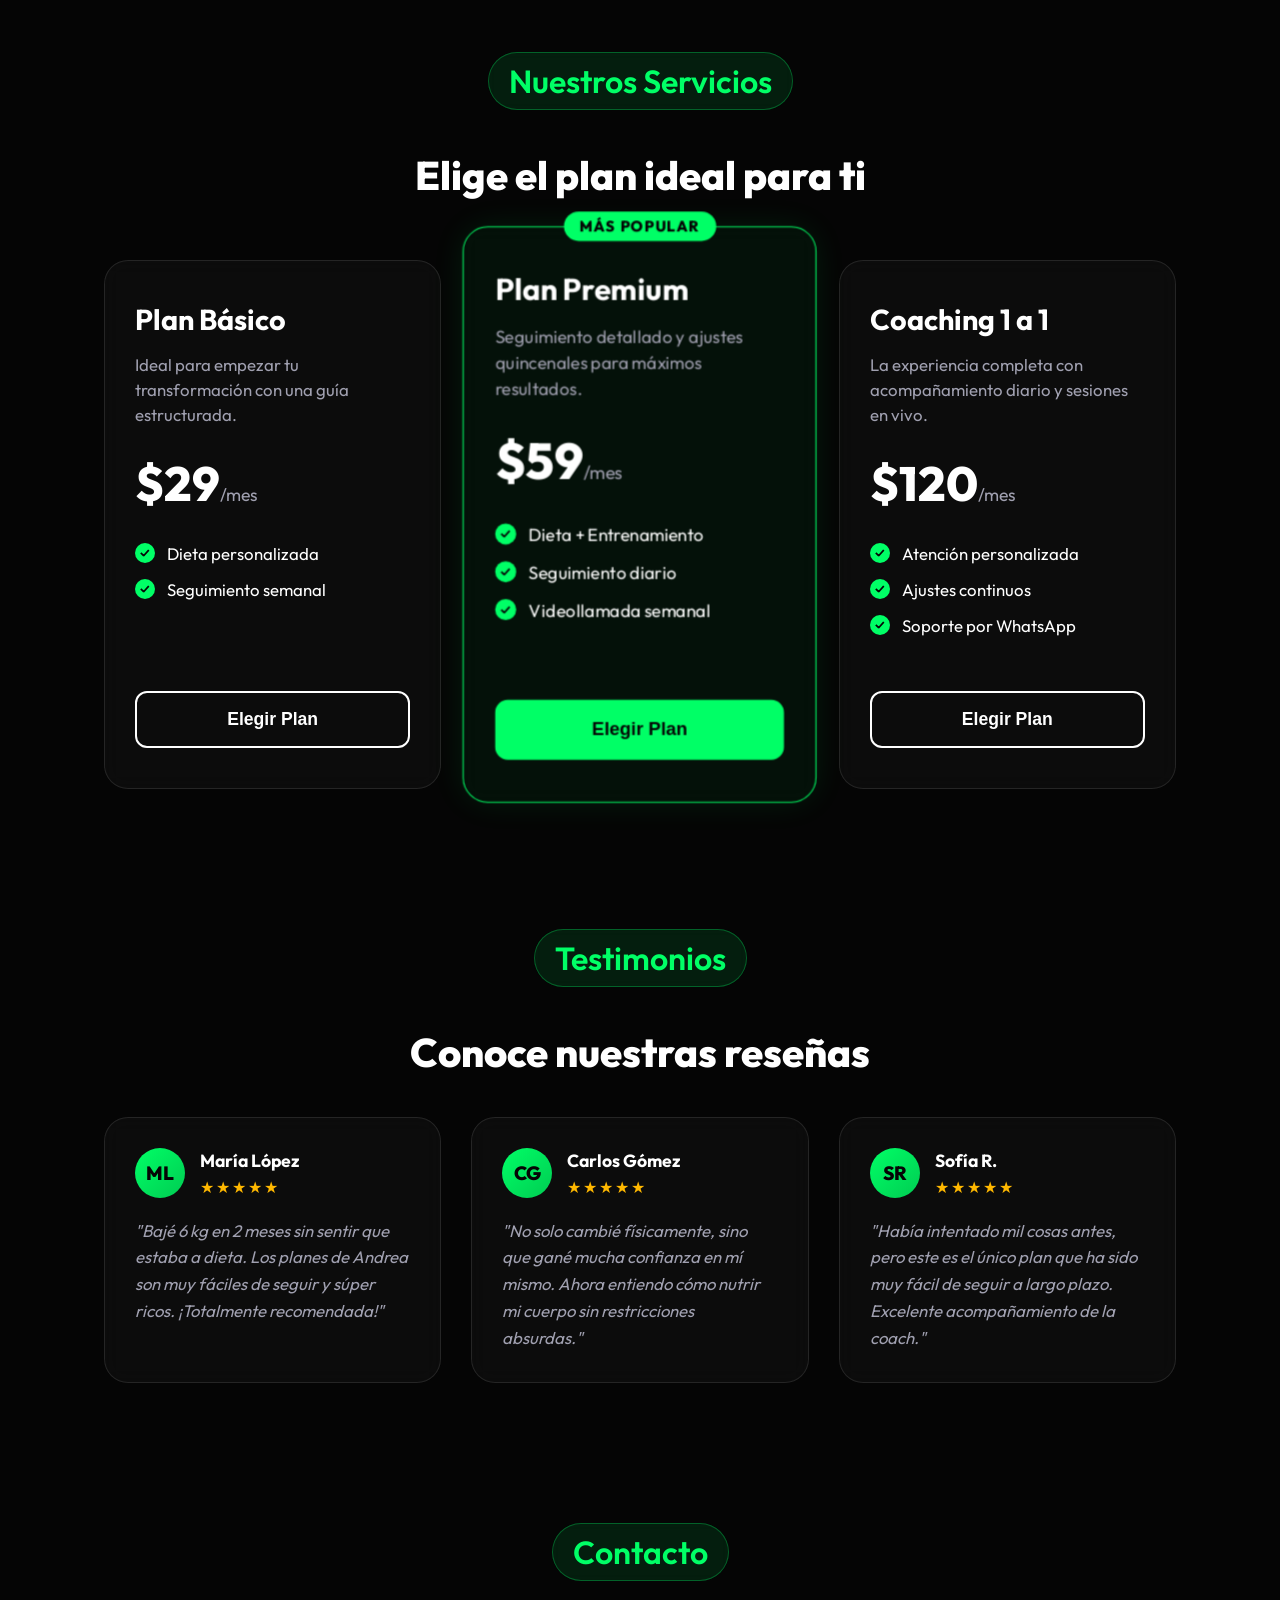
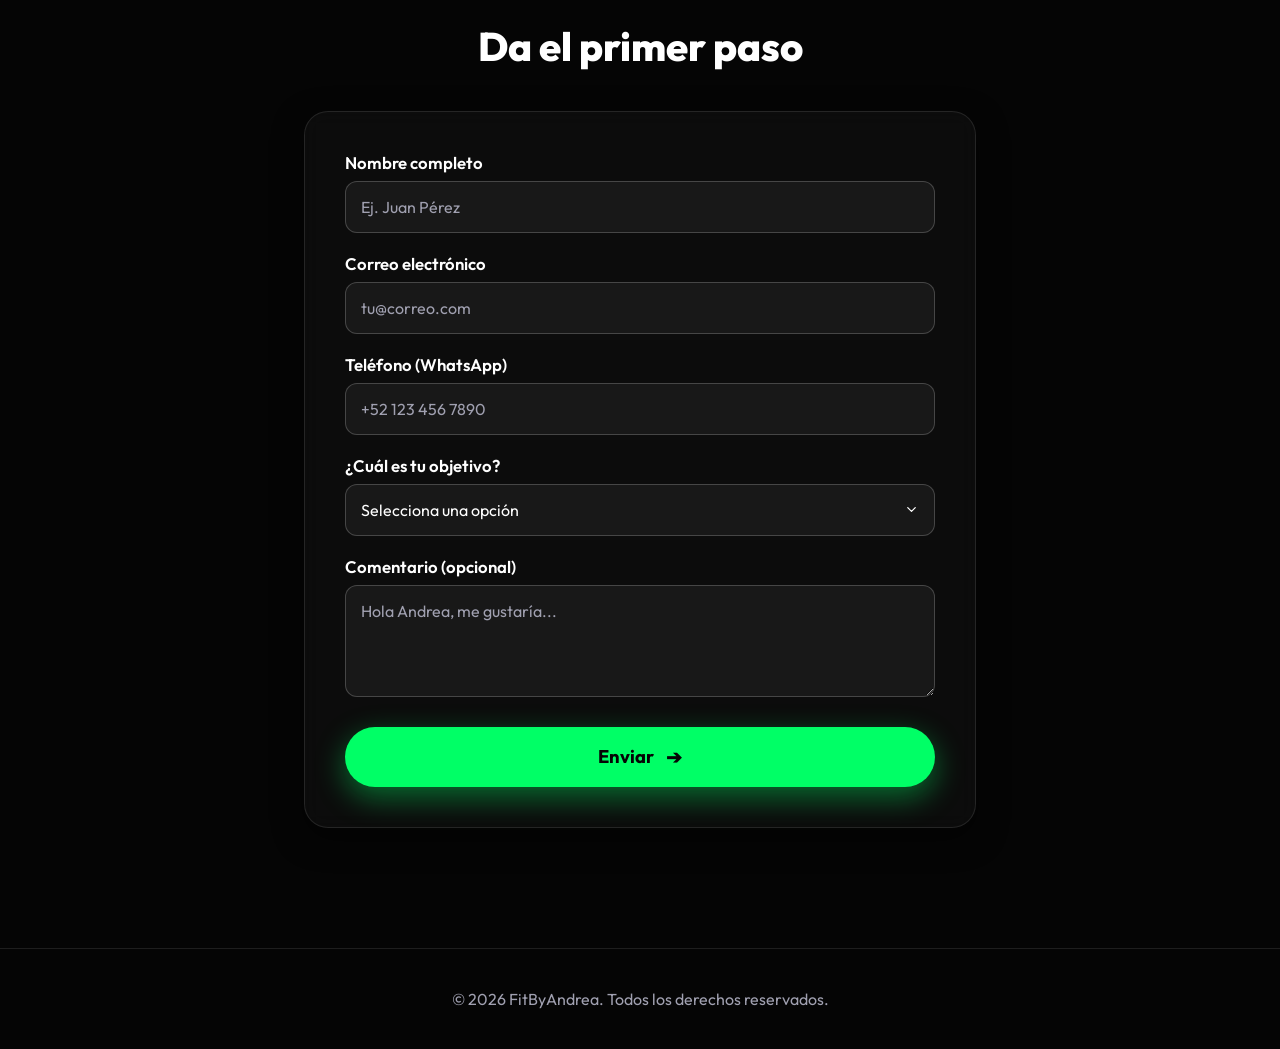
==== commit f16e8ba1: "Update index.html" ====
--- a/index.html
+++ b/index.html
@@ -38,7 +38,7 @@
             </div>
 
             <div class="hero-image-wrapper">
-                <img src="assets/escuelin.png" alt="Fitness Illustration" class="header-image" />
+                <img src="escuelin.png" alt="Fitness Illustration" class="header-image" />
             </div>
         </main>
 
@@ -49,7 +49,7 @@
 
         <section class="about" id="about">
             <div class="about-image-wrapper">
-                <img src="assets/coach.png" alt="Andrea Coach" class="about-image" />
+                <img src="coach.png" alt="Andrea Coach" class="about-image" />
                 <div class="about-experience">
                     <span class="exp-number">[3]+</span>
                     <span class="exp-text">Años de<br>Experiencia</span>
@@ -232,4 +232,4 @@
     <script src="script.js"></script>
 </body>
 
-</html>+</html>
